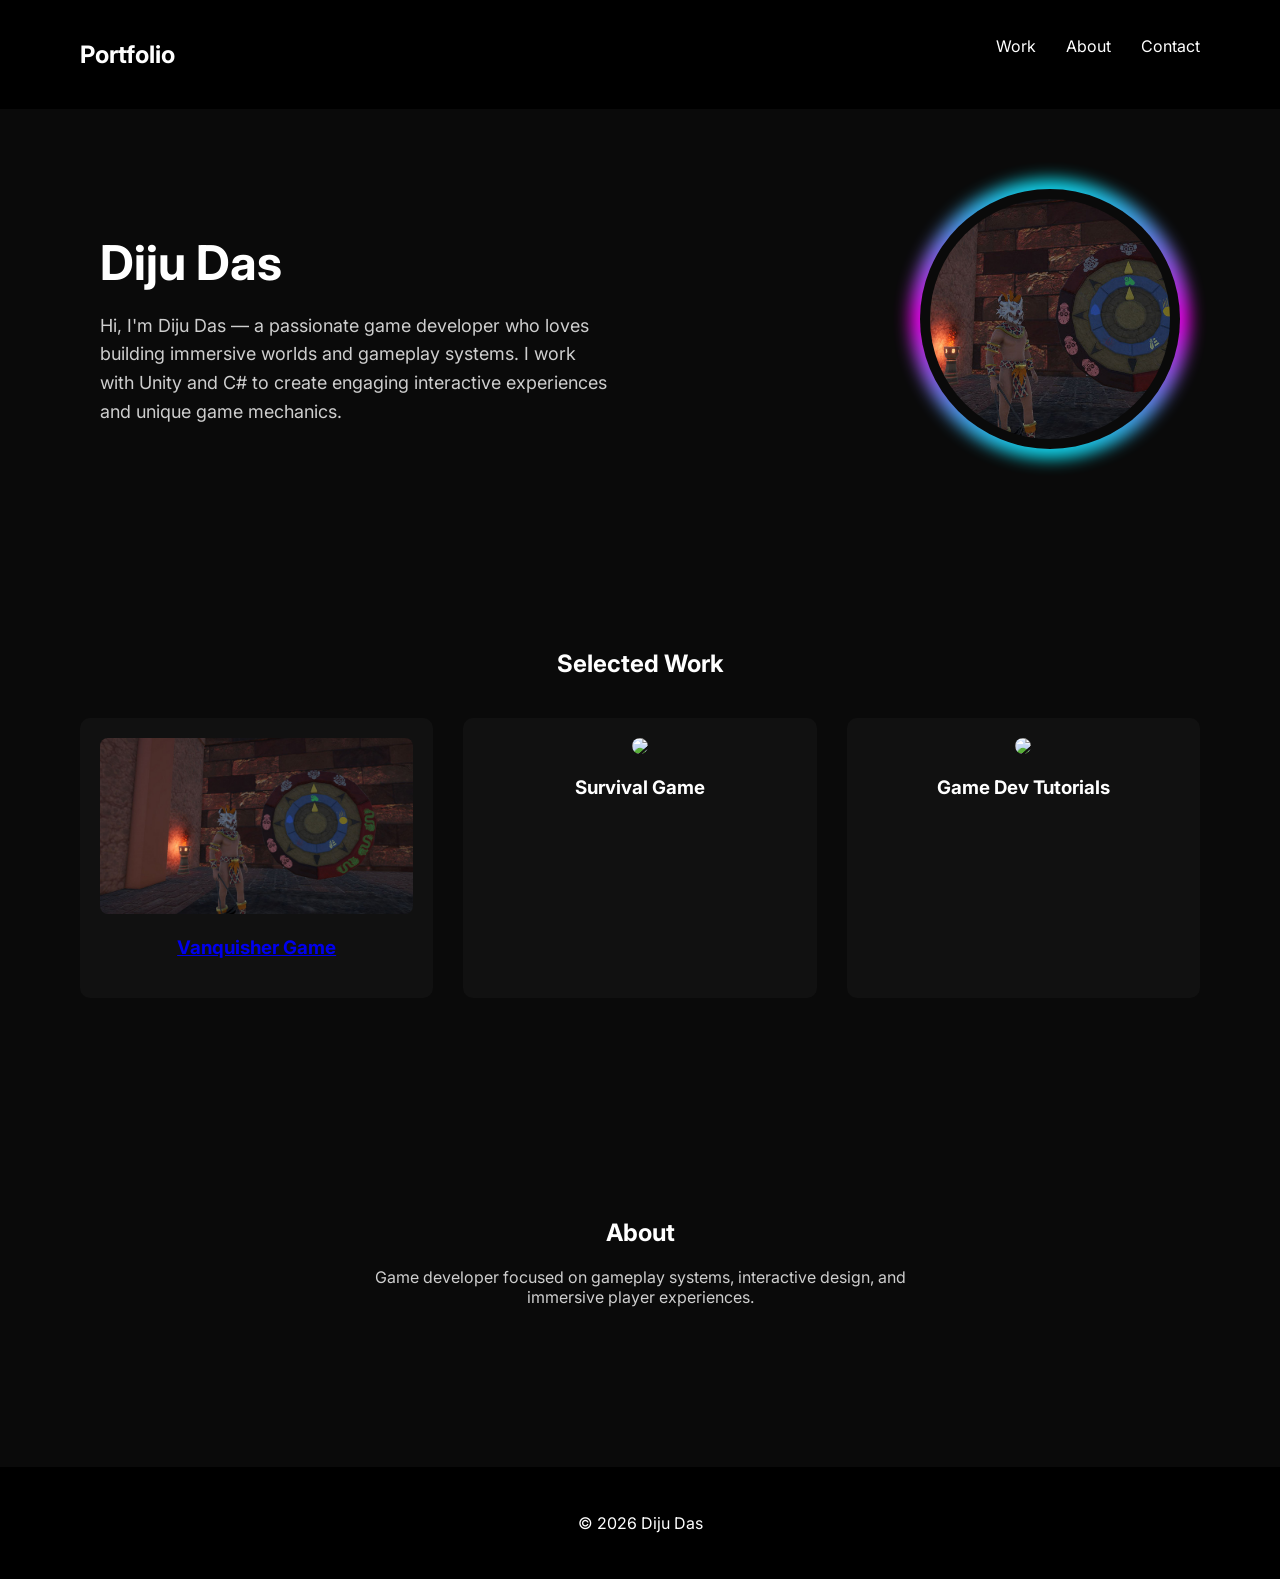
==== index.html @ e5a28cfb "Update index.html" ====
<!DOCTYPE html>
<html lang="en">

<head>
<meta charset="UTF-8">
<title>Diju Das Portfolio</title>

<link rel="stylesheet" href="style.css">

<link href="https://fonts.googleapis.com/css2?family=Inter:wght@300;500;700&display=swap" rel="stylesheet">

</head>

<body>

<nav class="navbar">
<h2>Portfolio</h2>

<ul>
<li>Work</li>
<li>About</li>
<li>Contact</li>
</ul>
</nav>


<section class="intro">

<div class="intro-container">

<div class="intro-text">

<h1>Diju Das</h1>

<p>
Hi, I'm Diju Das — a passionate game developer who loves building
immersive worlds and gameplay systems. I work with Unity and C#
to create engaging interactive experiences and unique game mechanics.
</p>

</div>

<div class="intro-image">
    <div class="profile-circle">
        <img src="images/Ekmi+w.jpg" alt="Diju">
    </div>
</div>

</section>


<section class="work">

<h2>Selected Work</h2>

<div class="grid">

<a href="vanquisher.html" class="card-link">

<div class="card">
<img src="images/Ekmi+w.jpg">
<h3>Vanquisher Game</h3>
</div>

</a>

<div class="card">
<img src="images/game2.jpg">
<h3>Survival Game</h3>
</div>

<div class="card">
<img src="images/game3.jpg">
<h3>Game Dev Tutorials</h3>
</div>

</div>

</section>


<section class="about">

<h2>About</h2>

<p>
Game developer focused on gameplay systems,
interactive design, and immersive player experiences.
</p>

</section>


<footer>
<p>© 2026 Diju Das</p>
</footer>

</body>
</html>
---- style.css ----
body{
margin:0;
font-family:'Inter',sans-serif;
background:#0a0a0a;
color:white;
}


/* NAVBAR */

.navbar{
display:flex;
justify-content:space-between;
padding:20px 80px;
background:black;
}

.navbar ul{
display:flex;
gap:30px;
list-style:none;
}


/* INTRO SECTION */

.intro{
padding:80px 100px;
}

.intro-container{
display:flex;
align-items:center;
justify-content:space-between;
gap:60px;
}

.intro-text{
width:50%;
}

.intro-text h1{
font-size:48px;
margin-bottom:20px;
}

.intro-text p{
font-size:18px;
line-height:1.6;
opacity:0.8;
}

.intro-image{
width:50%;
display:flex;
justify-content:flex-end;
}

.intro-image img{
width:450px;
border-radius:10px;
}


/* PROFILE IMAGE CONTAINER */

.profile-circle{
width:260px;
height:260px;
border-radius:50%;
display:flex;
align-items:center;
justify-content:center;
position:relative;
}

/* PROFILE IMAGE */

.profile-circle img{
width:240px;
height:240px;
border-radius:50%;
object-fit:cover;
z-index:2;
}

/* NEON ROTATING BORDER */

.profile-circle::before{
content:"";
position:absolute;
width:280px;
height:280px;
border-radius:50%;

background:linear-gradient(
0deg,
#00f7ff,
#ff00ff,
#00f7ff
);

animation:spin 4s linear infinite;

filter:blur(8px);
opacity:0.9;
}

/* INNER BACKGROUND */

.profile-circle::after{
content:"";
position:absolute;
width:260px;
height:260px;
background:#0a0a0a;
border-radius:50%;
z-index:1;
}

/* ROTATION ANIMATION */

@keyframes spin{
0%{
transform:rotate(0deg);
}

100%{
transform:rotate(360deg);
}
}


/* WORK SECTION */

.work{
padding:100px 80px;
text-align:center;
}

.grid{
display:grid;
grid-template-columns:repeat(auto-fit,minmax(250px,1fr));
gap:30px;
margin-top:40px;
}

.card{
background:#111;
padding:20px;
border-radius:10px;
transition:0.3s;
}

.card img{
width:100%;
border-radius:8px;
}

.card:hover{
transform:translateY(-10px);
box-shadow:0 0 15px rgba(255,255,255,0.2);
}


/* ABOUT */

.about{
padding:100px 80px;
text-align:center;
}

.about p{
max-width:600px;
margin:auto;
opacity:0.8;
}


/* FOOTER */

footer{
padding:30px;
text-align:center;
background:black;
margin-top:60px;
}
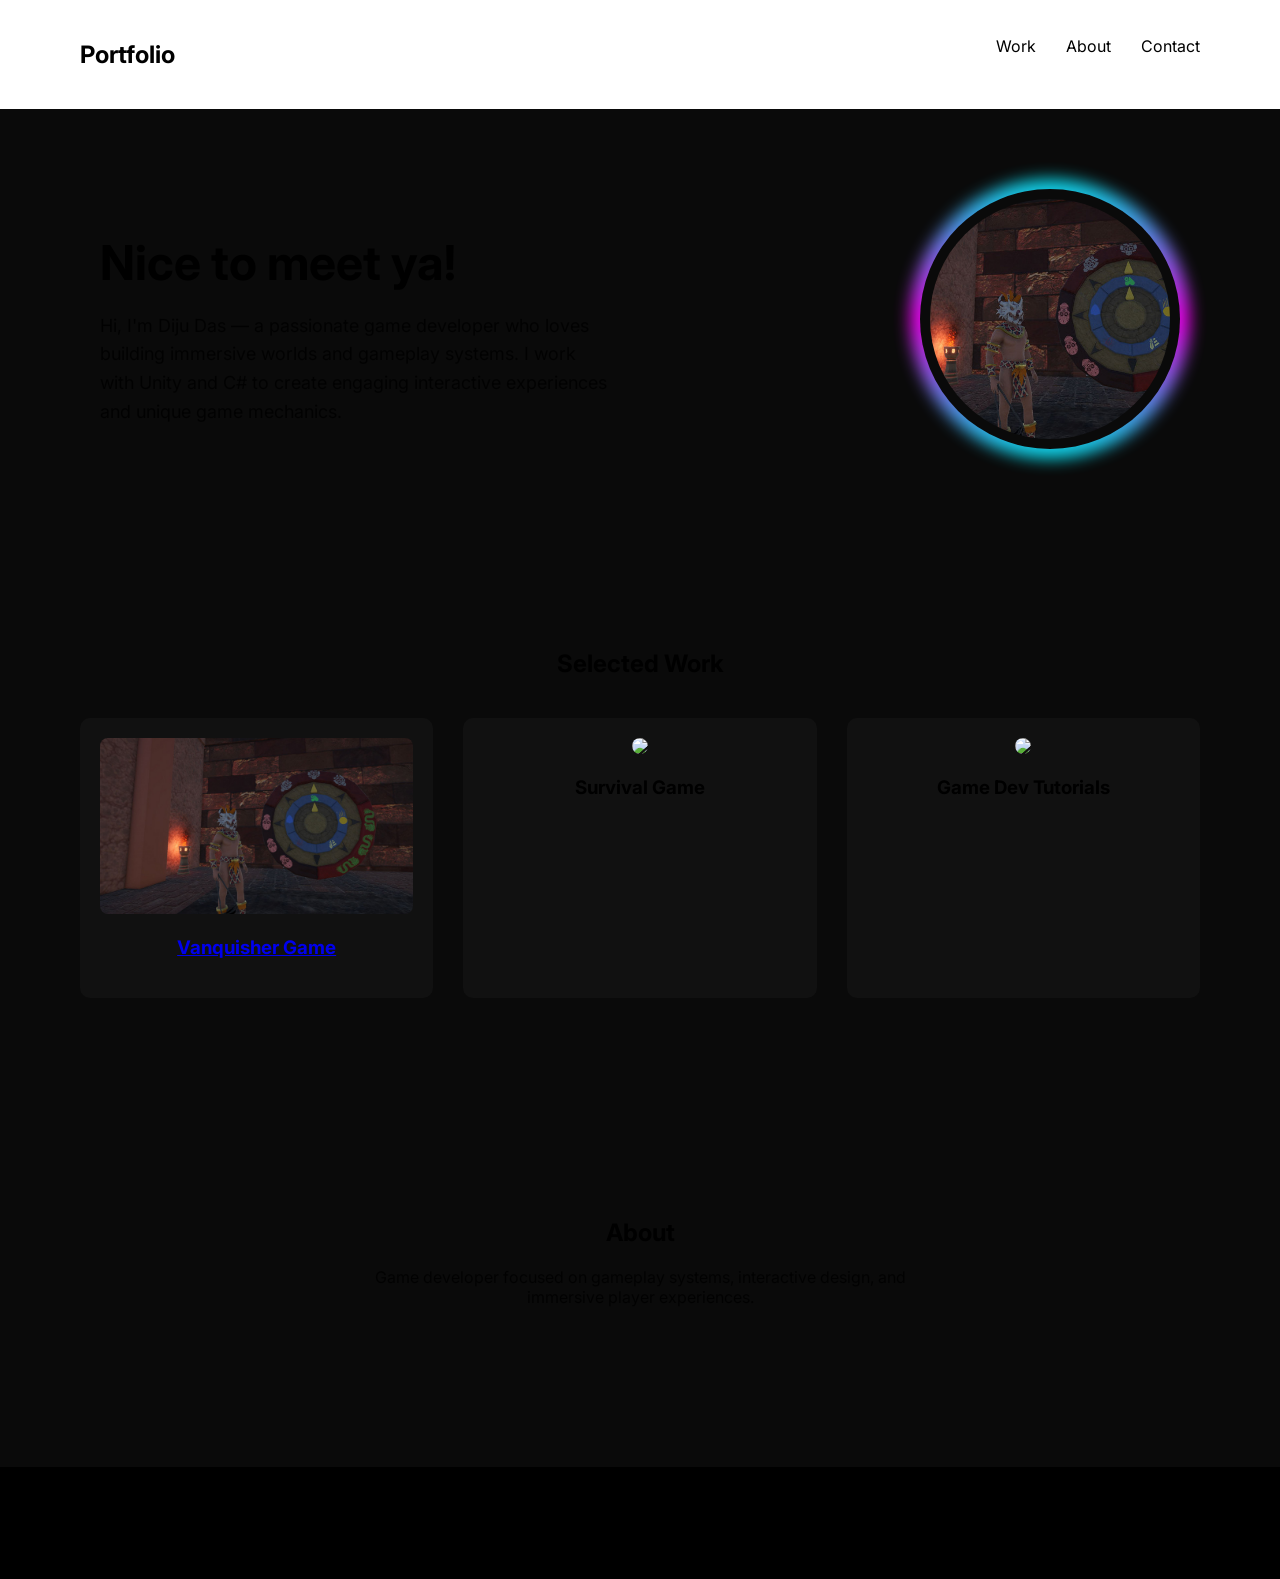
==== commit 5745bfa0: "Update index.html" ====
--- a/index.html
+++ b/index.html
@@ -30,7 +30,7 @@
 
 <div class="intro-text">
 
-<h1>Diju Das</h1>
+<h1>Nice to meet ya!</h1>
 
 <p>
 Hi, I'm Diju Das — a passionate game developer who loves building
--- a/style.css
+++ b/style.css
@@ -2,7 +2,7 @@
 margin:0;
 font-family:'Inter',sans-serif;
 background:#0a0a0a;
-color:white;
+color:black;
 }
 
 
@@ -12,7 +12,7 @@
 display:flex;
 justify-content:space-between;
 padding:20px 80px;
-background:black;
+background:white;
 }
 
 .navbar ul{
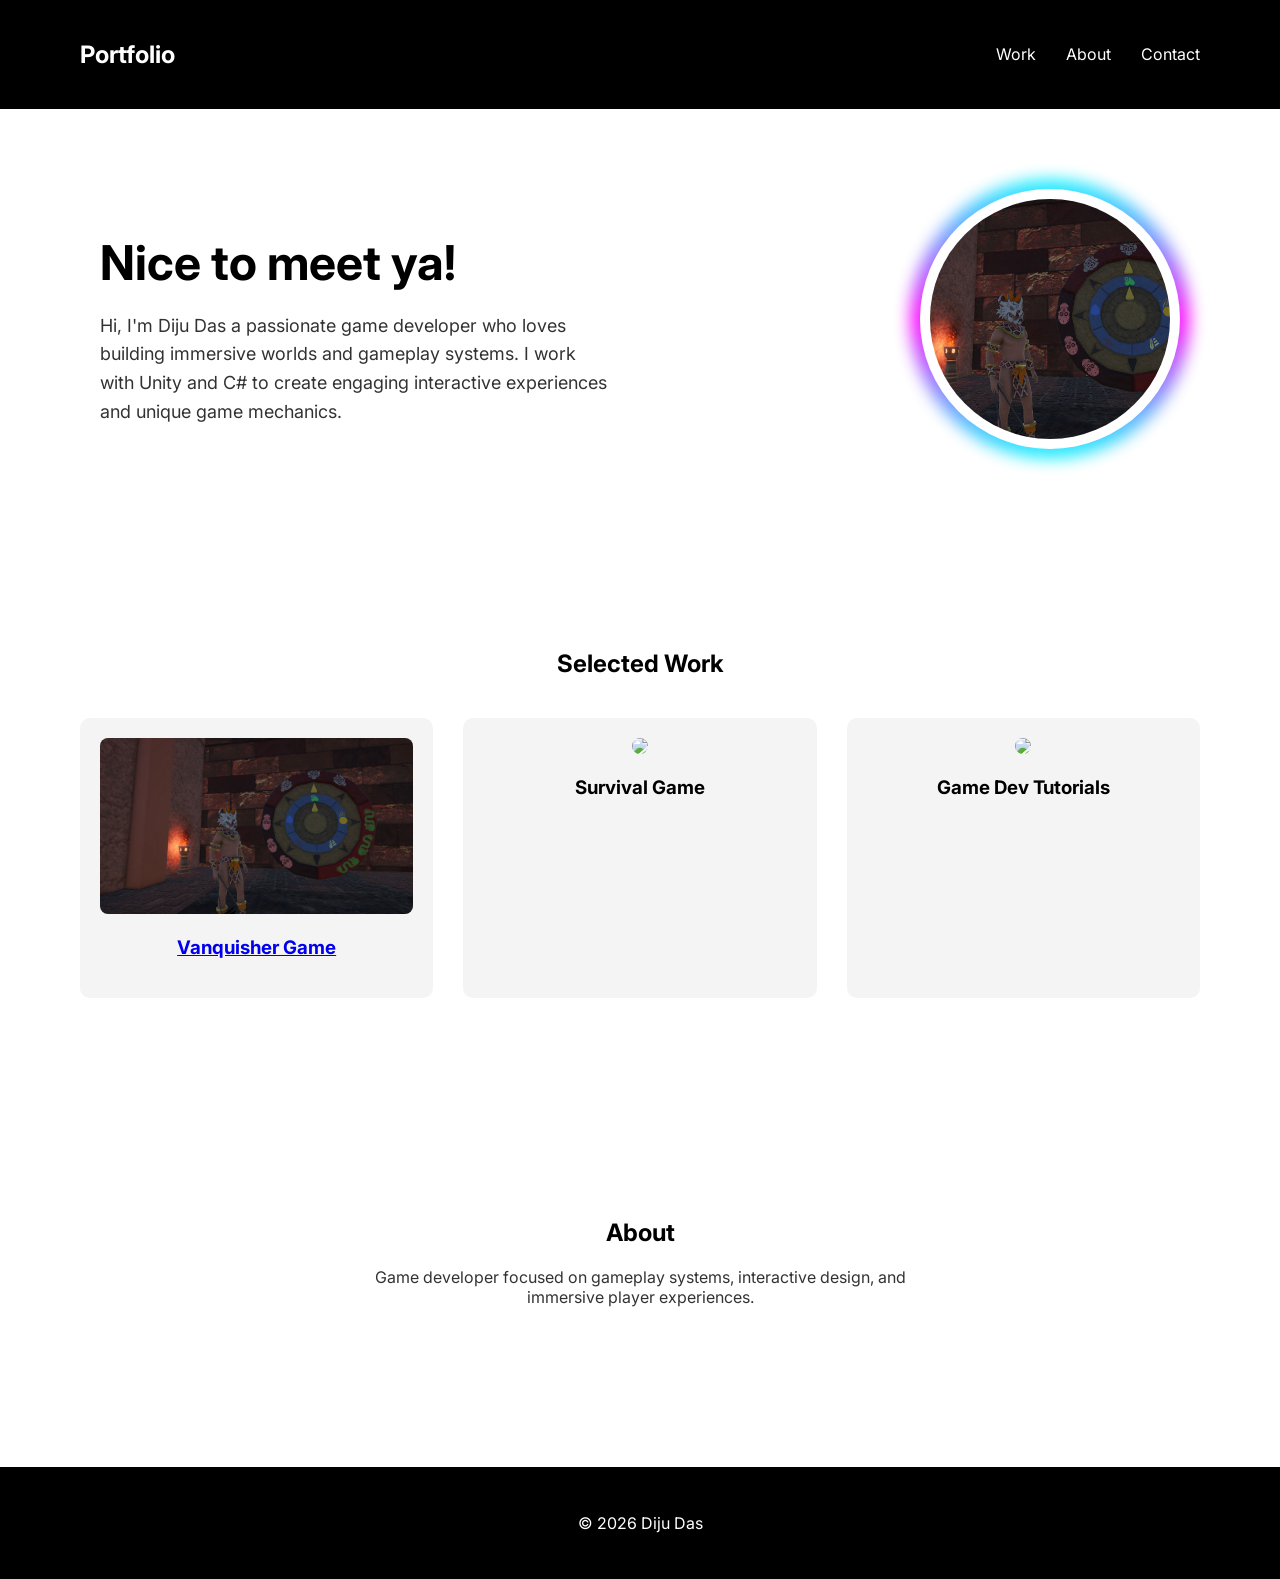
==== commit c659a37b: "Update index.html" ====
--- a/index.html
+++ b/index.html
@@ -33,7 +33,7 @@
 <h1>Nice to meet ya!</h1>
 
 <p>
-Hi, I'm Diju Das — a passionate game developer who loves building
+Hi, I'm Diju Das a passionate game developer who loves building
 immersive worlds and gameplay systems. I work with Unity and C#
 to create engaging interactive experiences and unique game mechanics.
 </p>
--- a/style.css
+++ b/style.css
@@ -1,24 +1,29 @@
+/* BODY */
+
 body{
 margin:0;
 font-family:'Inter',sans-serif;
-background:#0a0a0a;
+background:white;
 color:black;
 }
 
 
-/* NAVBAR */
+/* NAVBAR (HEADER) */
 
 .navbar{
 display:flex;
 justify-content:space-between;
+align-items:center;
 padding:20px 80px;
-background:white;
+background:black;
+color:white;
 }
 
 .navbar ul{
 display:flex;
 gap:30px;
 list-style:none;
+color:white;
 }
 
 
@@ -26,6 +31,7 @@
 
 .intro{
 padding:80px 100px;
+background:white;
 }
 
 .intro-container{
@@ -101,7 +107,6 @@
 );
 
 animation:spin 4s linear infinite;
-
 filter:blur(8px);
 opacity:0.9;
 }
@@ -113,10 +118,11 @@
 position:absolute;
 width:260px;
 height:260px;
-background:#0a0a0a;
+background:white;
 border-radius:50%;
 z-index:1;
 }
+
 
 /* ROTATION ANIMATION */
 
@@ -136,6 +142,7 @@
 .work{
 padding:100px 80px;
 text-align:center;
+background:white;
 }
 
 .grid{
@@ -146,7 +153,7 @@
 }
 
 .card{
-background:#111;
+background:#f4f4f4;
 padding:20px;
 border-radius:10px;
 transition:0.3s;
@@ -159,15 +166,16 @@
 
 .card:hover{
 transform:translateY(-10px);
-box-shadow:0 0 15px rgba(255,255,255,0.2);
+box-shadow:0 0 10px rgba(0,0,0,0.2);
 }
 
 
-/* ABOUT */
+/* ABOUT SECTION */
 
 .about{
 padding:100px 80px;
 text-align:center;
+background:white;
 }
 
 .about p{
@@ -183,5 +191,6 @@
 padding:30px;
 text-align:center;
 background:black;
+color:white;
 margin-top:60px;
 }
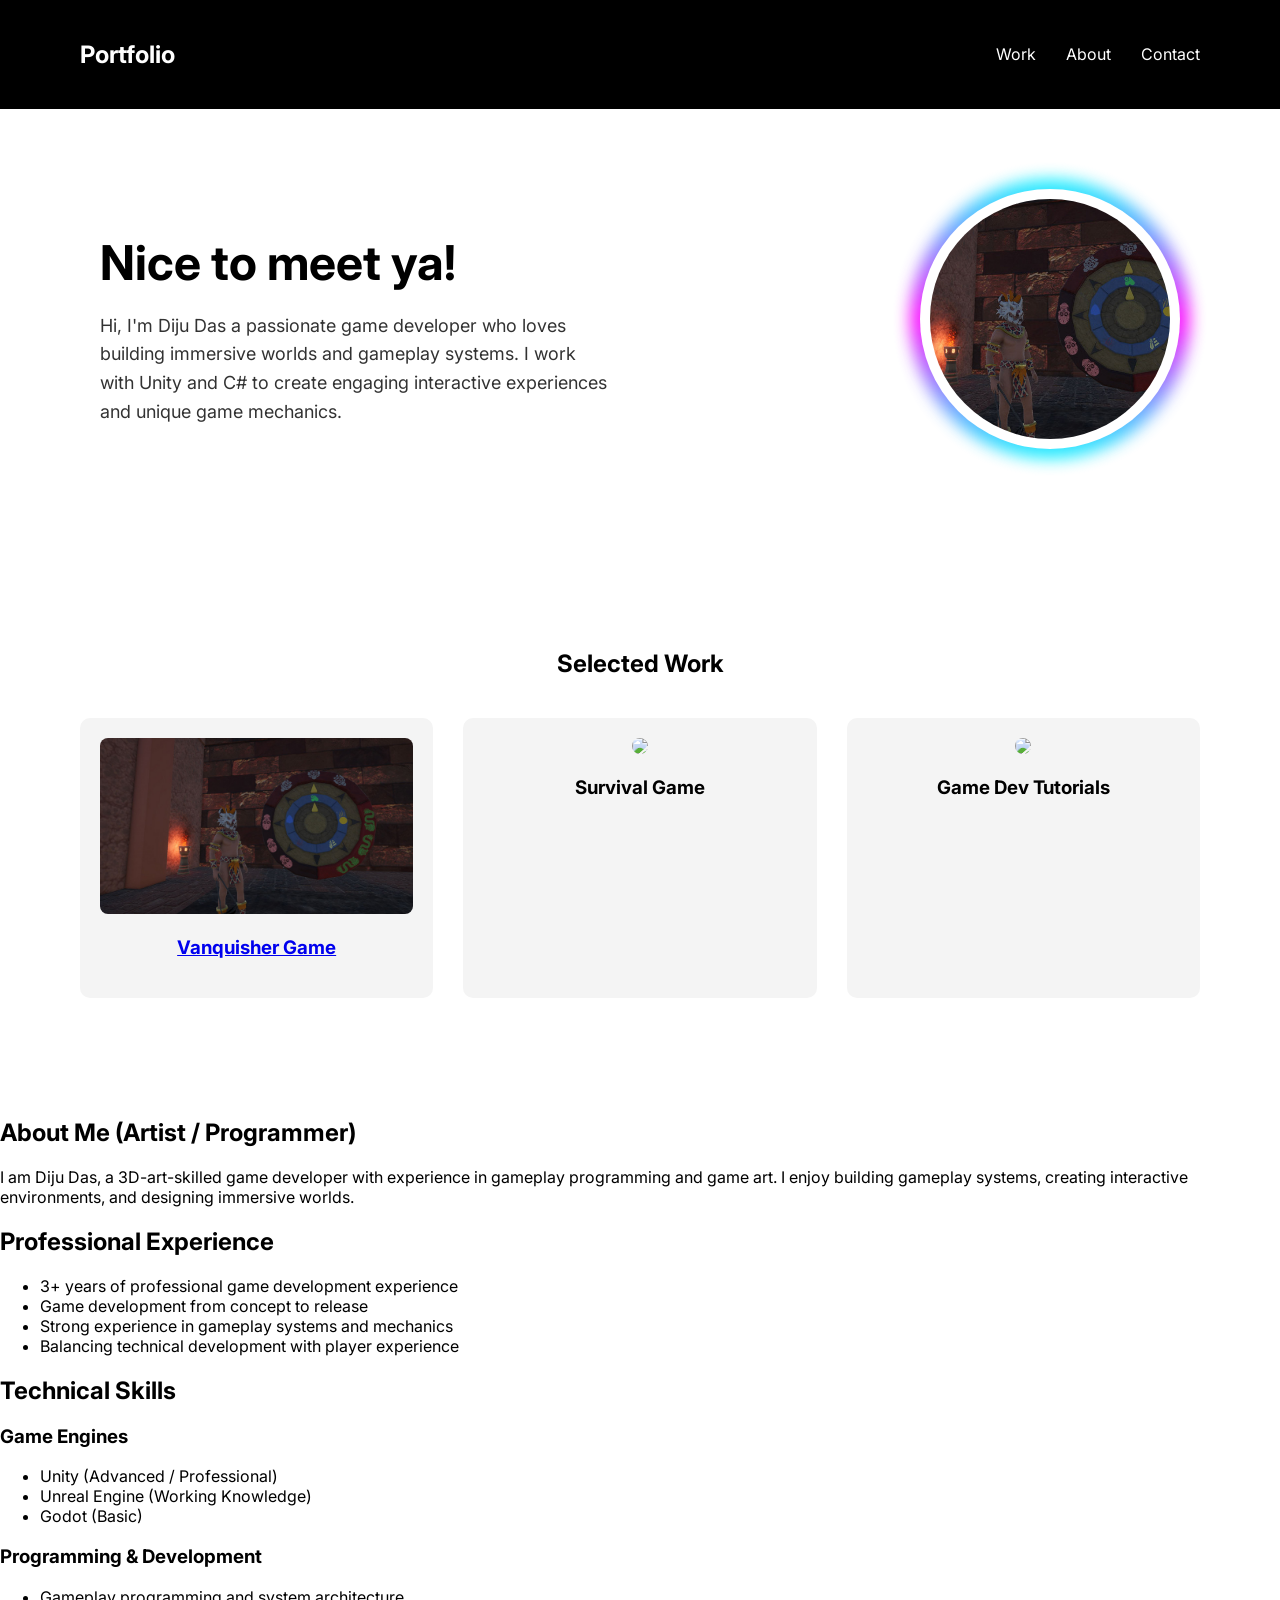
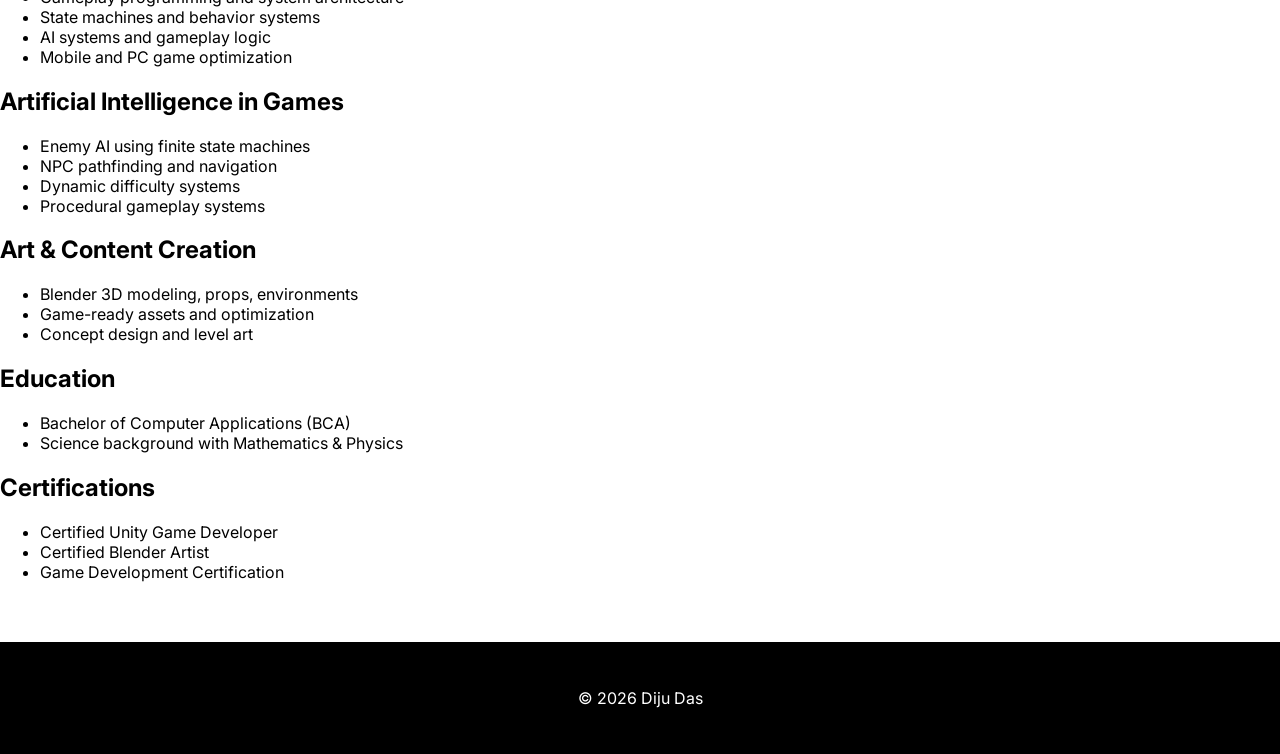
==== commit 315d0807: "Update index.html" ====
--- a/index.html
+++ b/index.html
@@ -79,14 +79,90 @@
 </section>
 
 
-<section class="about">
+<section class="about-page">
 
-<h2>About</h2>
+<div class="about-header">
+
+<h1>About Me (Artist / Programmer)</h1>
 
 <p>
-Game developer focused on gameplay systems,
-interactive design, and immersive player experiences.
+I am Diju Das, a 3D-art-skilled game developer with experience in
+gameplay programming and game art. I enjoy building gameplay systems,
+creating interactive environments, and designing immersive worlds.
 </p>
+
+</div>
+
+
+<div class="about-content">
+
+<h2>Professional Experience</h2>
+
+<ul>
+<li>3+ years of professional game development experience</li>
+<li>Game development from concept to release</li>
+<li>Strong experience in gameplay systems and mechanics</li>
+<li>Balancing technical development with player experience</li>
+</ul>
+
+
+<h2>Technical Skills</h2>
+
+<h3>Game Engines</h3>
+
+<ul>
+<li>Unity (Advanced / Professional)</li>
+<li>Unreal Engine (Working Knowledge)</li>
+<li>Godot (Basic)</li>
+</ul>
+
+
+<h3>Programming & Development</h3>
+
+<ul>
+<li>Gameplay programming and system architecture</li>
+<li>State machines and behavior systems</li>
+<li>AI systems and gameplay logic</li>
+<li>Mobile and PC game optimization</li>
+</ul>
+
+
+<h2>Artificial Intelligence in Games</h2>
+
+<ul>
+<li>Enemy AI using finite state machines</li>
+<li>NPC pathfinding and navigation</li>
+<li>Dynamic difficulty systems</li>
+<li>Procedural gameplay systems</li>
+</ul>
+
+
+<h2>Art & Content Creation</h2>
+
+<ul>
+<li>Blender 3D modeling, props, environments</li>
+<li>Game-ready assets and optimization</li>
+<li>Concept design and level art</li>
+</ul>
+
+
+<h2>Education</h2>
+
+<ul>
+<li>Bachelor of Computer Applications (BCA)</li>
+<li>Science background with Mathematics & Physics</li>
+</ul>
+
+
+<h2>Certifications</h2>
+
+<ul>
+<li>Certified Unity Game Developer</li>
+<li>Certified Blender Artist</li>
+<li>Game Development Certification</li>
+</ul>
+
+</div>
 
 </section>
 
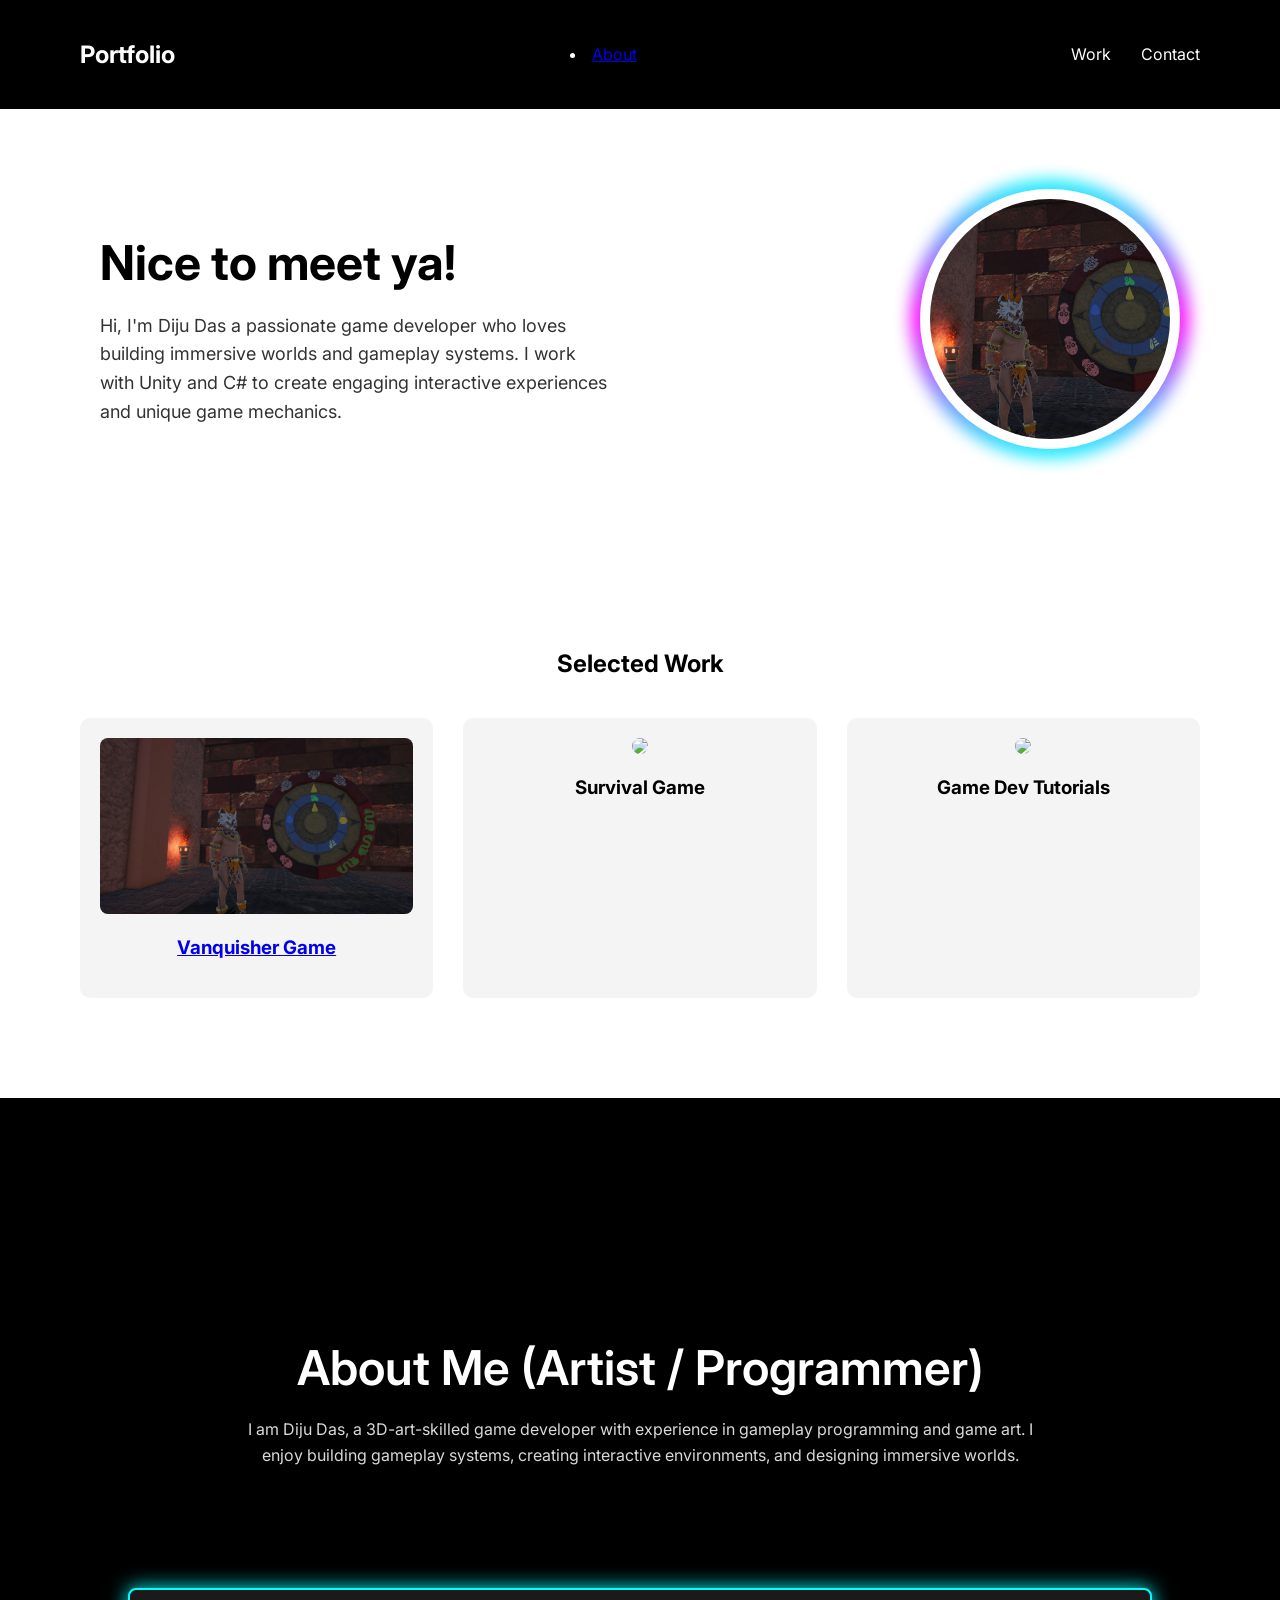
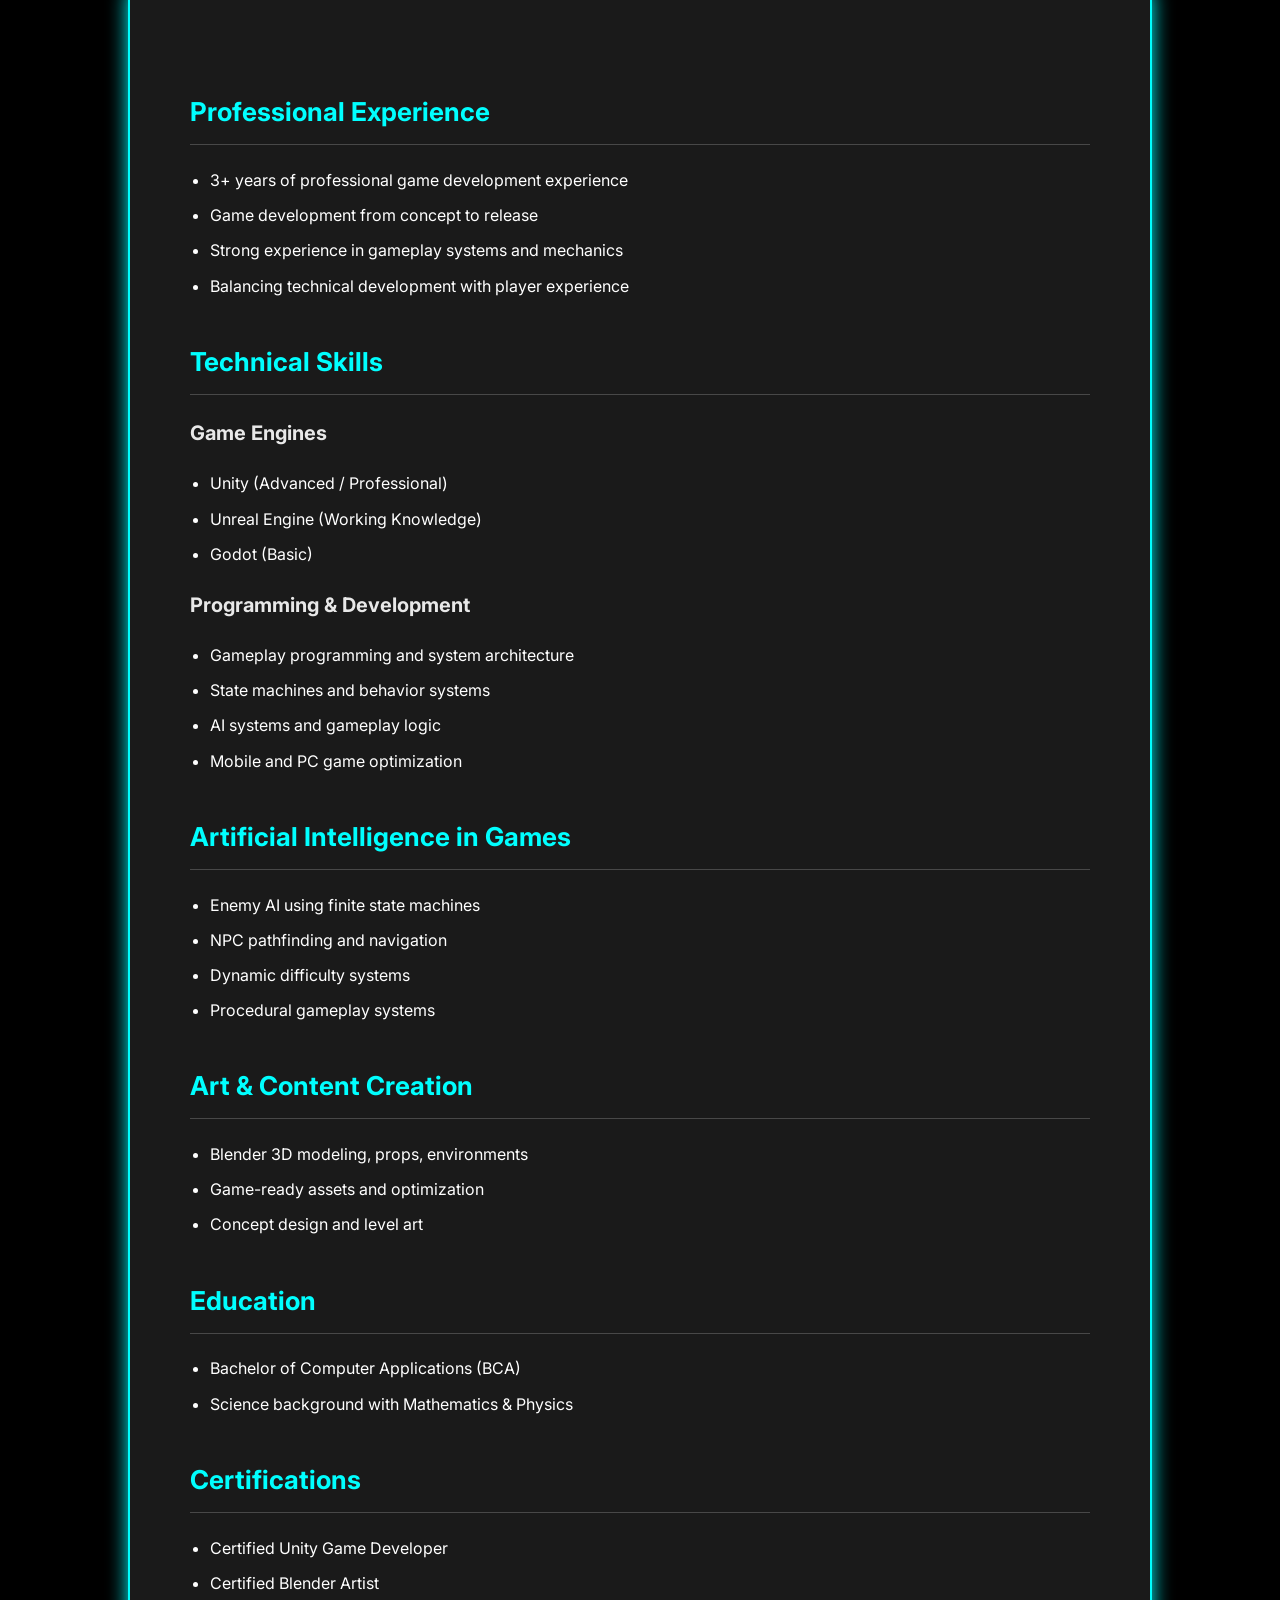
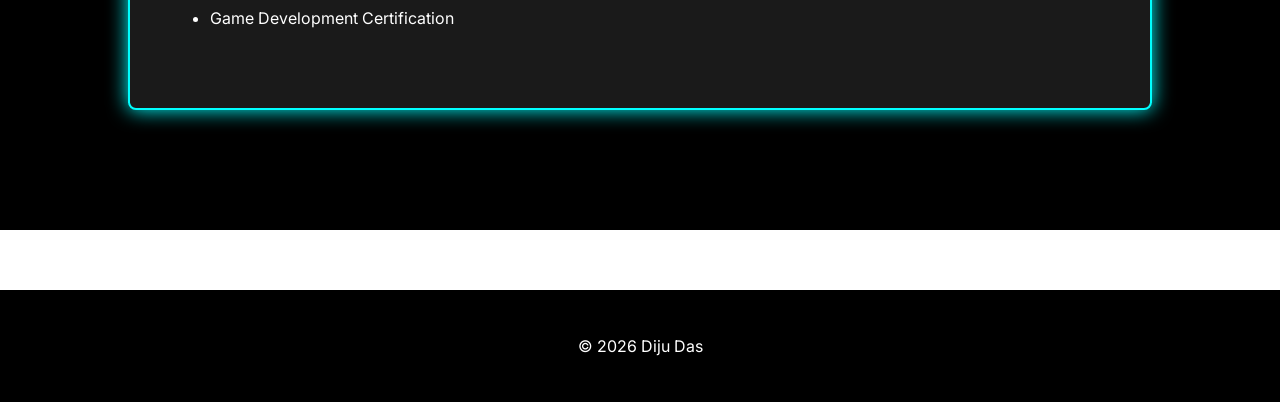
==== commit 25055bdd: "Update index.html" ====
--- a/index.html
+++ b/index.html
@@ -15,10 +15,10 @@
 
 <nav class="navbar">
 <h2>Portfolio</h2>
-
+<li><a href="#about">About</a></li>
 <ul>
 <li>Work</li>
-<li>About</li>
+
 <li>Contact</li>
 </ul>
 </nav>
@@ -79,7 +79,7 @@
 </section>
 
 
-<section class="about-page">
+<section class="about-page" id="about">
 
 <div class="about-header">
 
--- a/style.css
+++ b/style.css
@@ -194,3 +194,132 @@
 color:white;
 margin-top:60px;
 }
+
+/* ABOUT PAGE */
+
+.about-page{
+background:#111;
+color:white;
+padding-bottom:80px;
+}
+
+
+/* TOP HERO */
+
+.about-header{
+background:black;
+text-align:center;
+padding:80px 20px;
+}
+
+.about-header h1{
+font-size:48px;
+margin-bottom:20px;
+font-weight:600;
+}
+
+.about-header p{
+max-width:800px;
+margin:auto;
+line-height:1.6;
+opacity:0.85;
+}
+
+
+/* CONTENT */
+
+.about-content{
+max-width:900px;
+margin:auto;
+padding:60px 20px;
+line-height:1.7;
+}
+
+.about-content h2{
+margin-top:40px;
+font-size:26px;
+border-bottom:1px solid rgba(255,255,255,0.2);
+padding-bottom:10px;
+}
+
+.about-content h3{
+margin-top:20px;
+font-size:20px;
+opacity:0.9;
+}
+
+.about-content ul{
+margin-top:10px;
+padding-left:20px;
+}
+
+.about-content li{
+margin-bottom:8px;
+}
+
+/* ABOUT PAGE OUTER AREA */
+
+.about-page{
+background:#000;          /* page background */
+padding:120px 0;
+display:flex;
+flex-direction:column;
+align-items:center;
+}
+
+
+/* ABOUT TITLE AREA */
+
+.about-header{
+text-align:center;
+color:white;
+margin-bottom:40px;
+max-width:900px;
+}
+
+.about-header p{
+opacity:0.85;
+line-height:1.6;
+}
+
+
+/* ABOUT CONTENT BOX */
+
+.about-content{
+background:#1a1a1a;            /* lighter black */
+border:2px solid #00ffff;      /* neon border */
+box-shadow:0 0 20px #00ffff;   /* glow */
+
+padding:60px;
+max-width:900px;
+width:90%;
+
+border-radius:8px;
+color:white;
+}
+
+
+/* HEADINGS */
+
+.about-content h2{
+margin-top:40px;
+color:#00ffff;
+}
+
+.about-content h3{
+margin-top:20px;
+color:#ffffff;
+}
+
+
+/* LIST STYLE */
+
+.about-content ul{
+margin-top:10px;
+padding-left:20px;
+line-height:1.7;
+}
+
+.about-content li{
+margin-bottom:8px;
+}
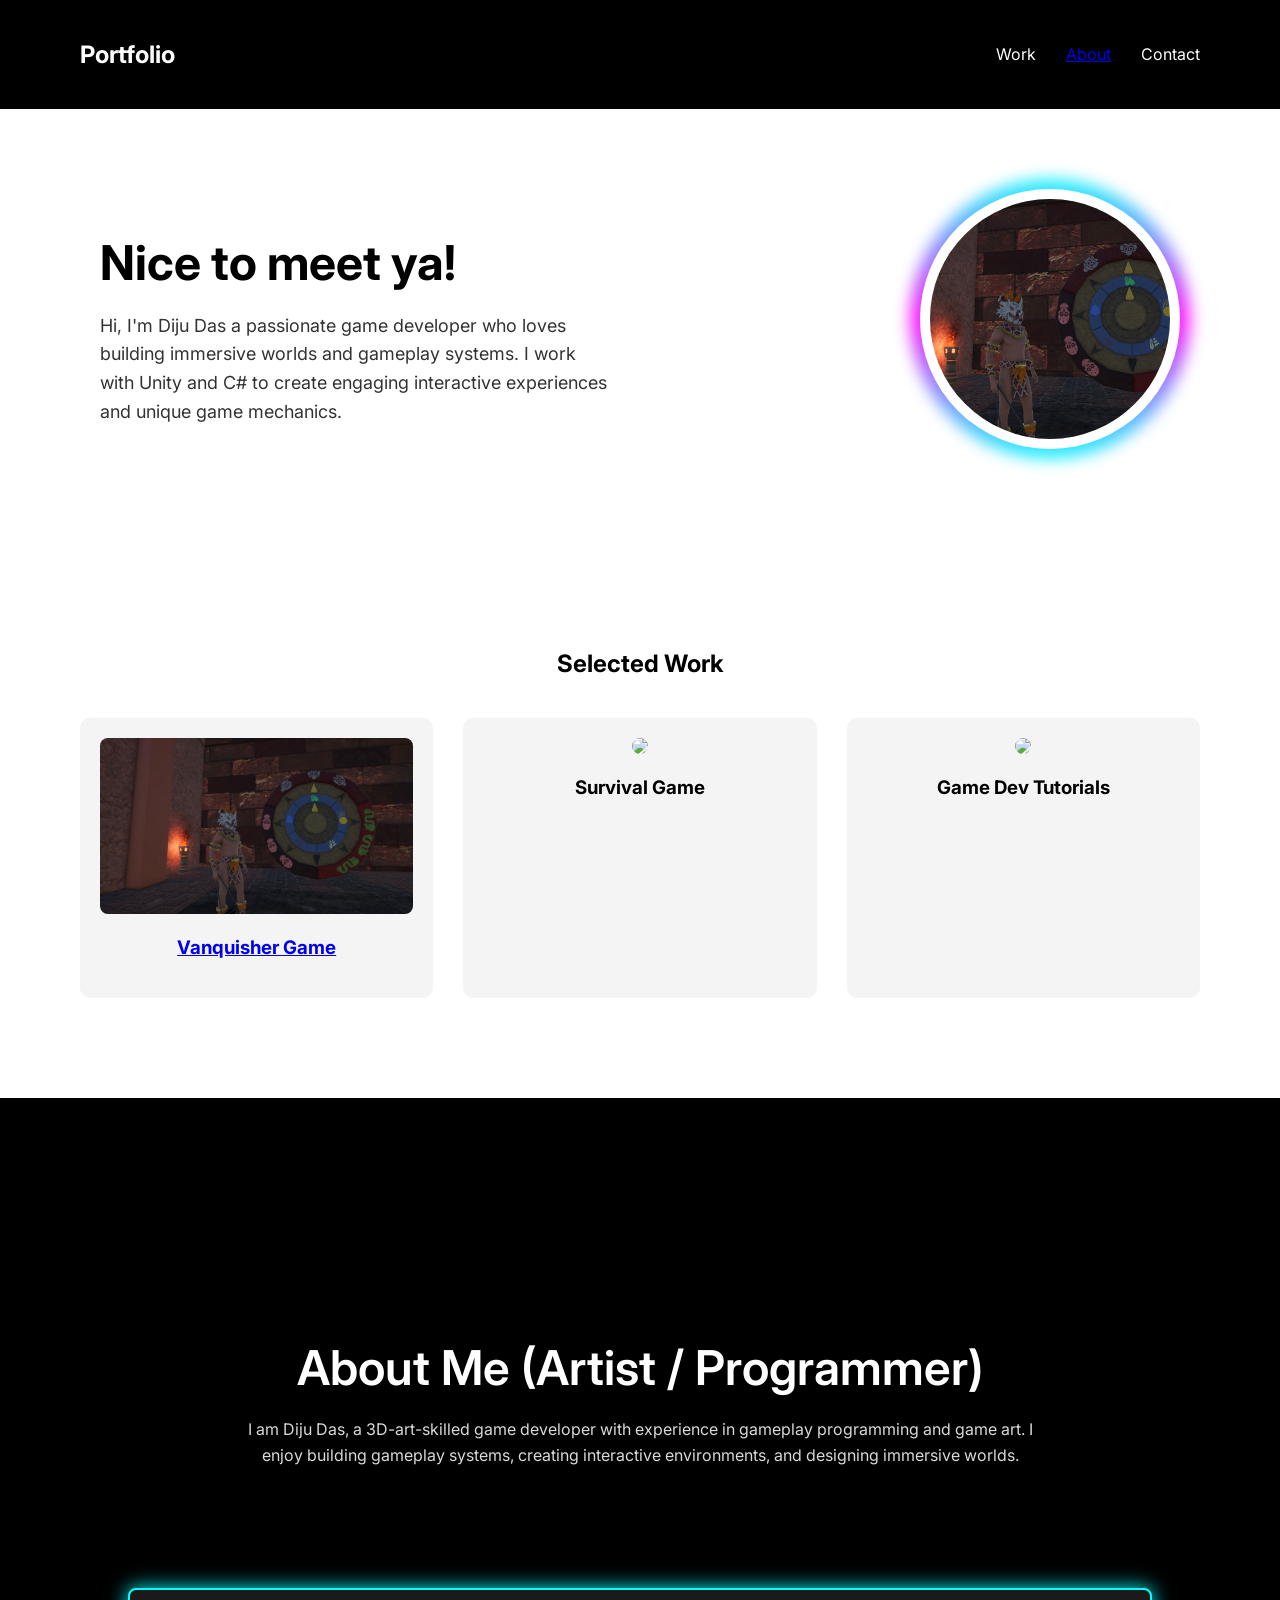
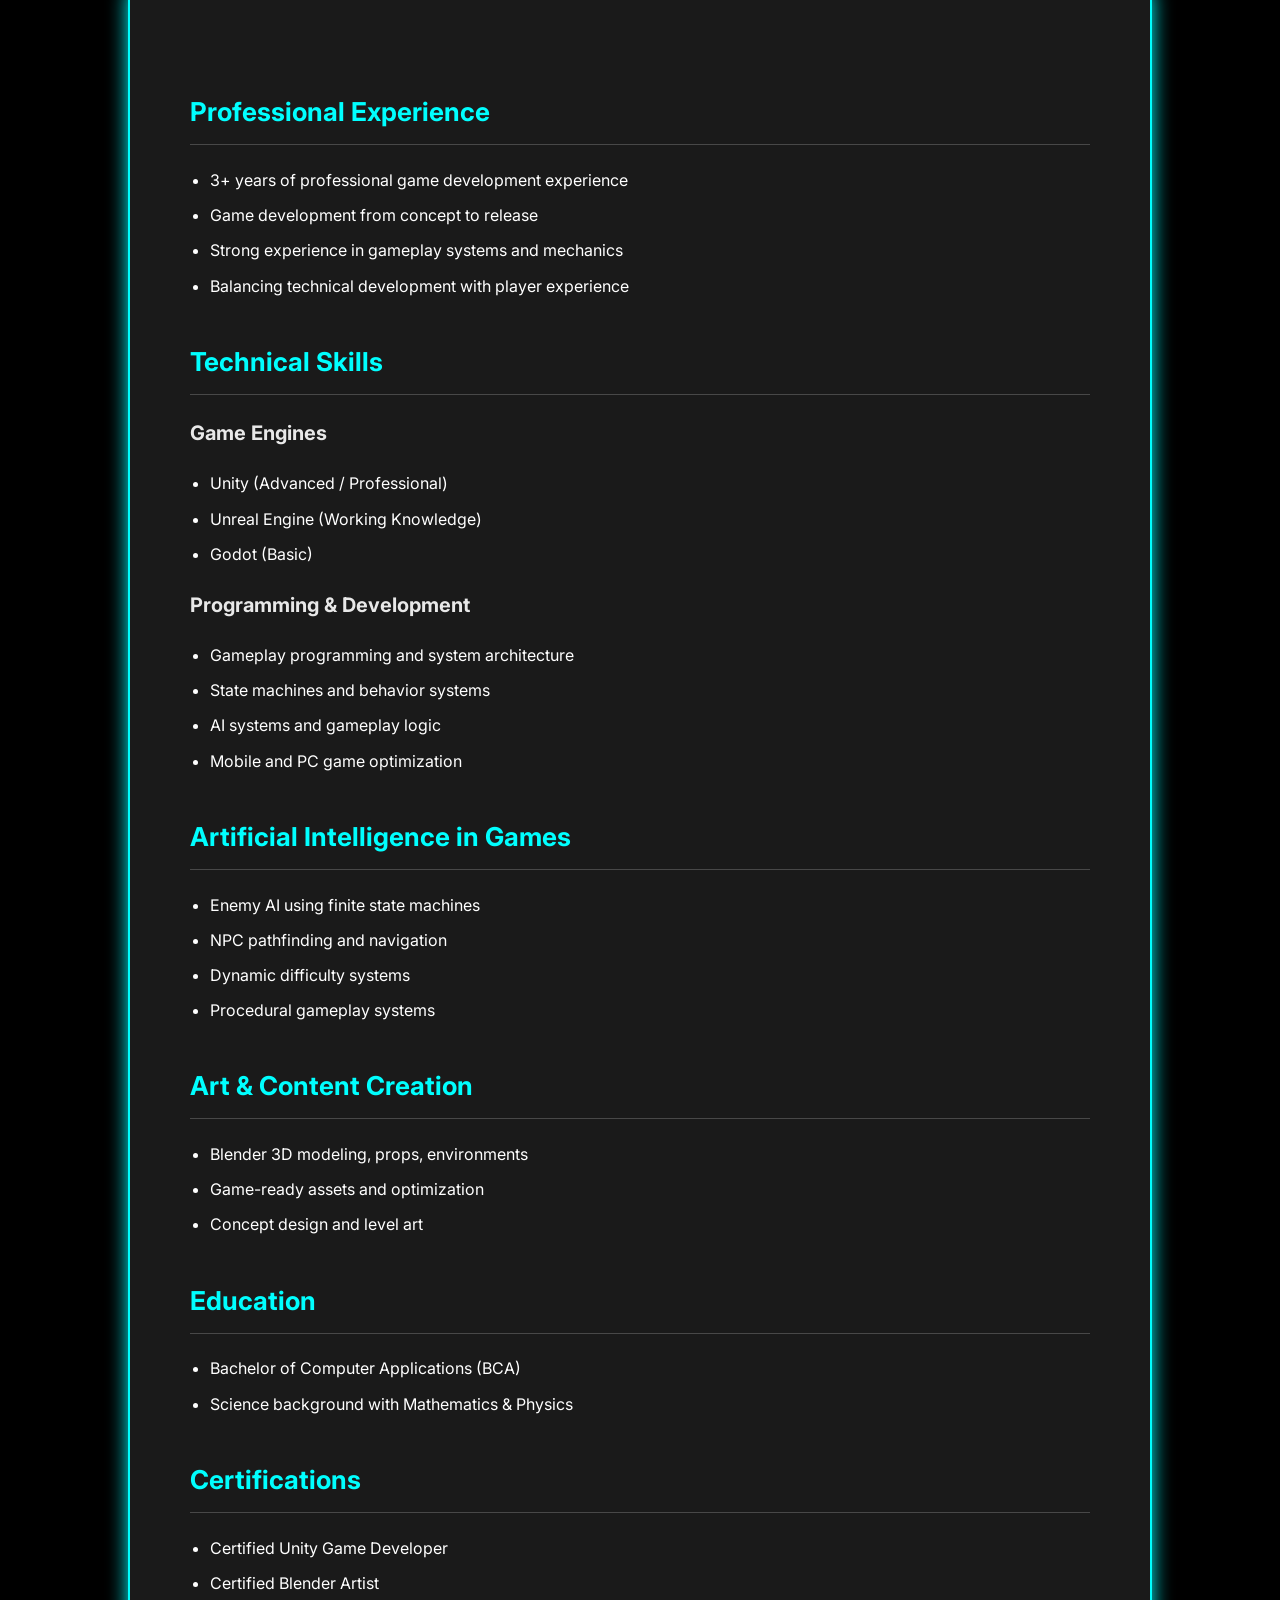
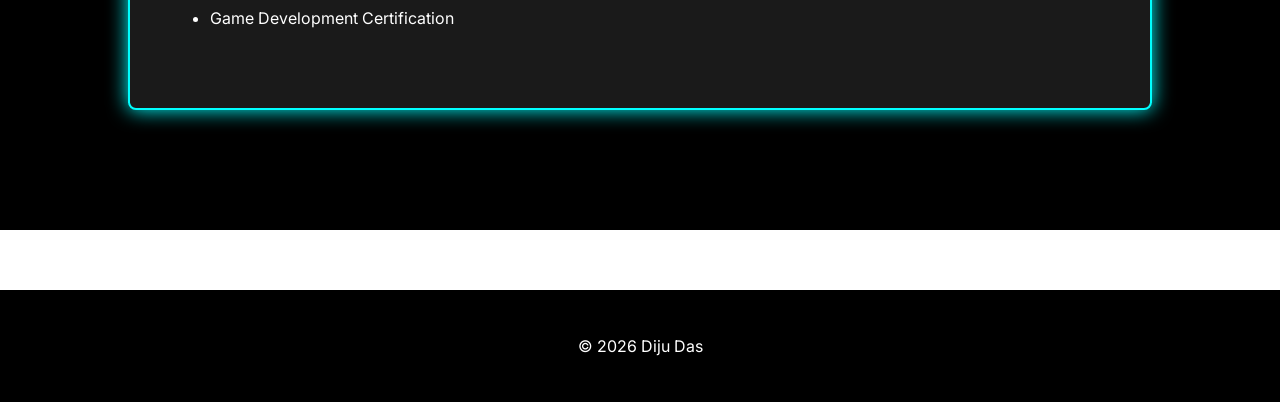
==== commit 6e5e07a7: "Update index.html" ====
--- a/index.html
+++ b/index.html
@@ -15,10 +15,10 @@
 
 <nav class="navbar">
 <h2>Portfolio</h2>
-<li><a href="#about">About</a></li>
+
 <ul>
 <li>Work</li>
-
+<li><a href="#about">About</a></li>
 <li>Contact</li>
 </ul>
 </nav>
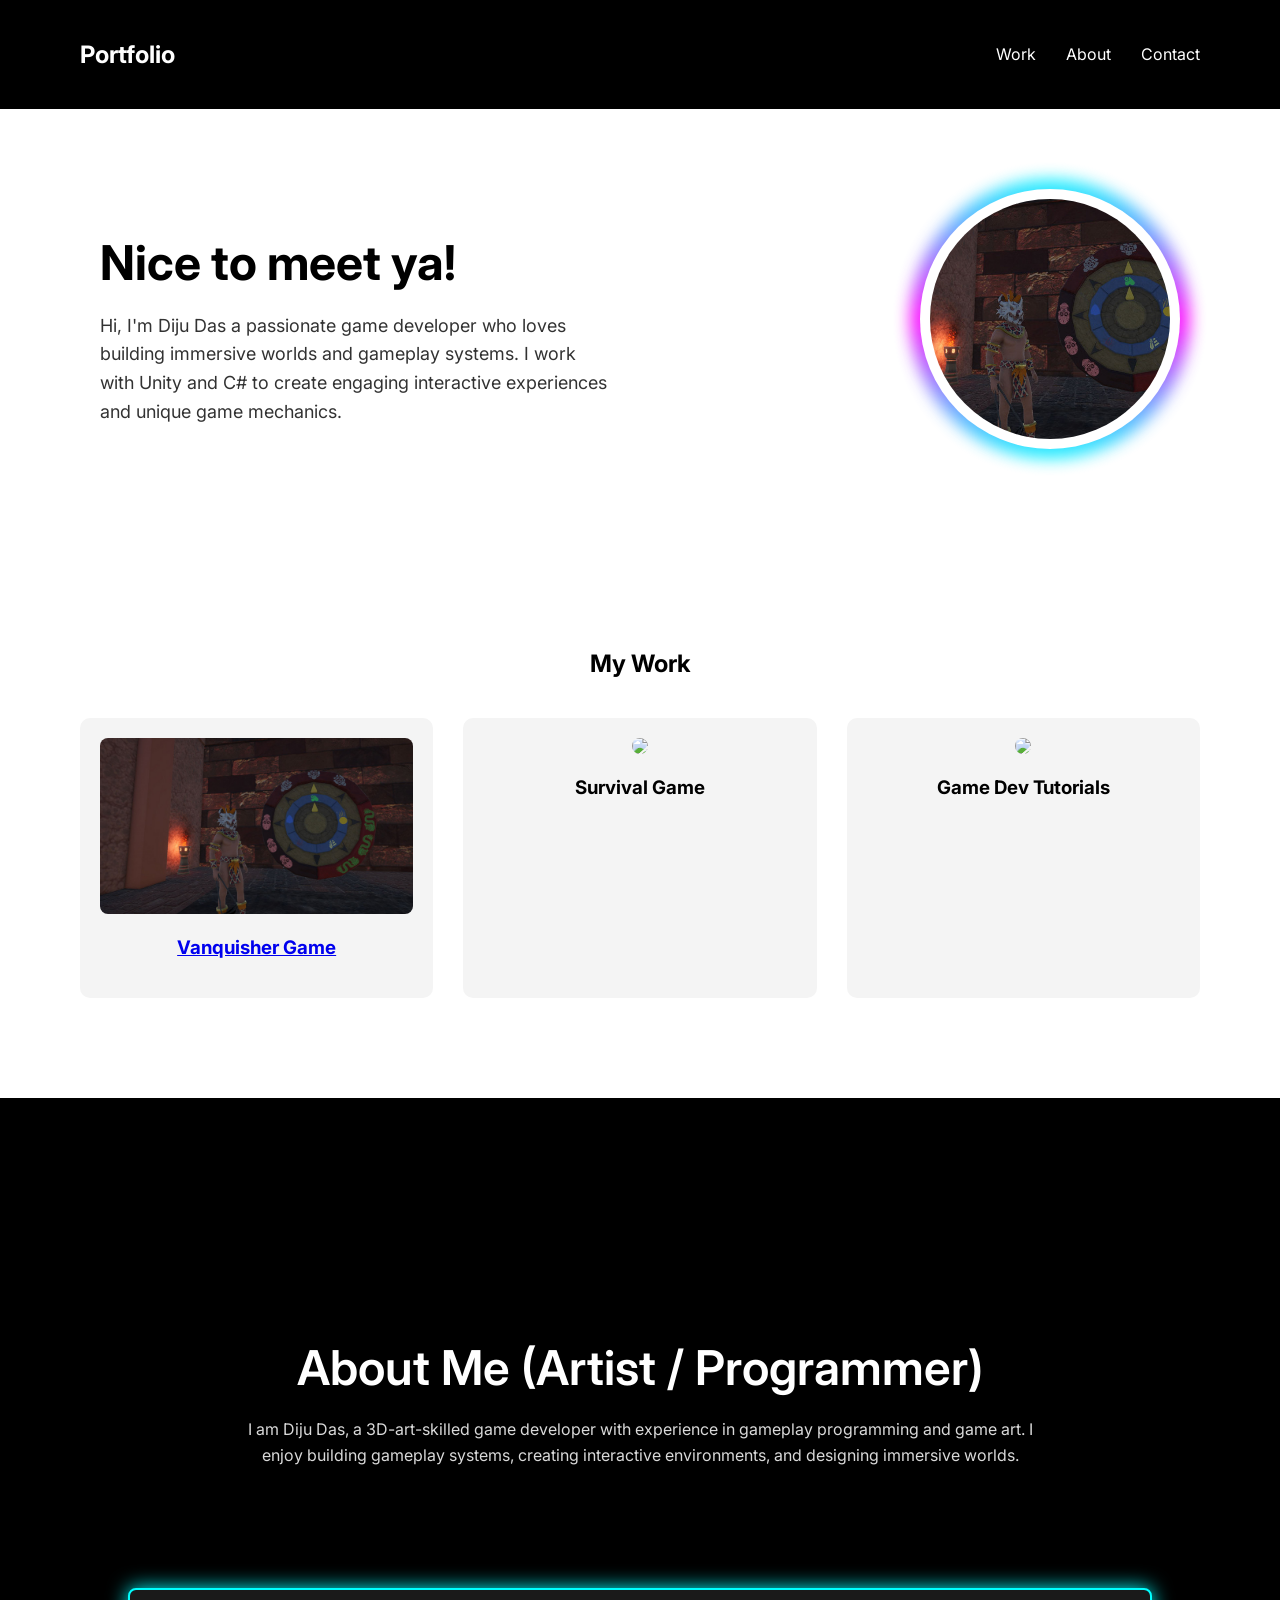
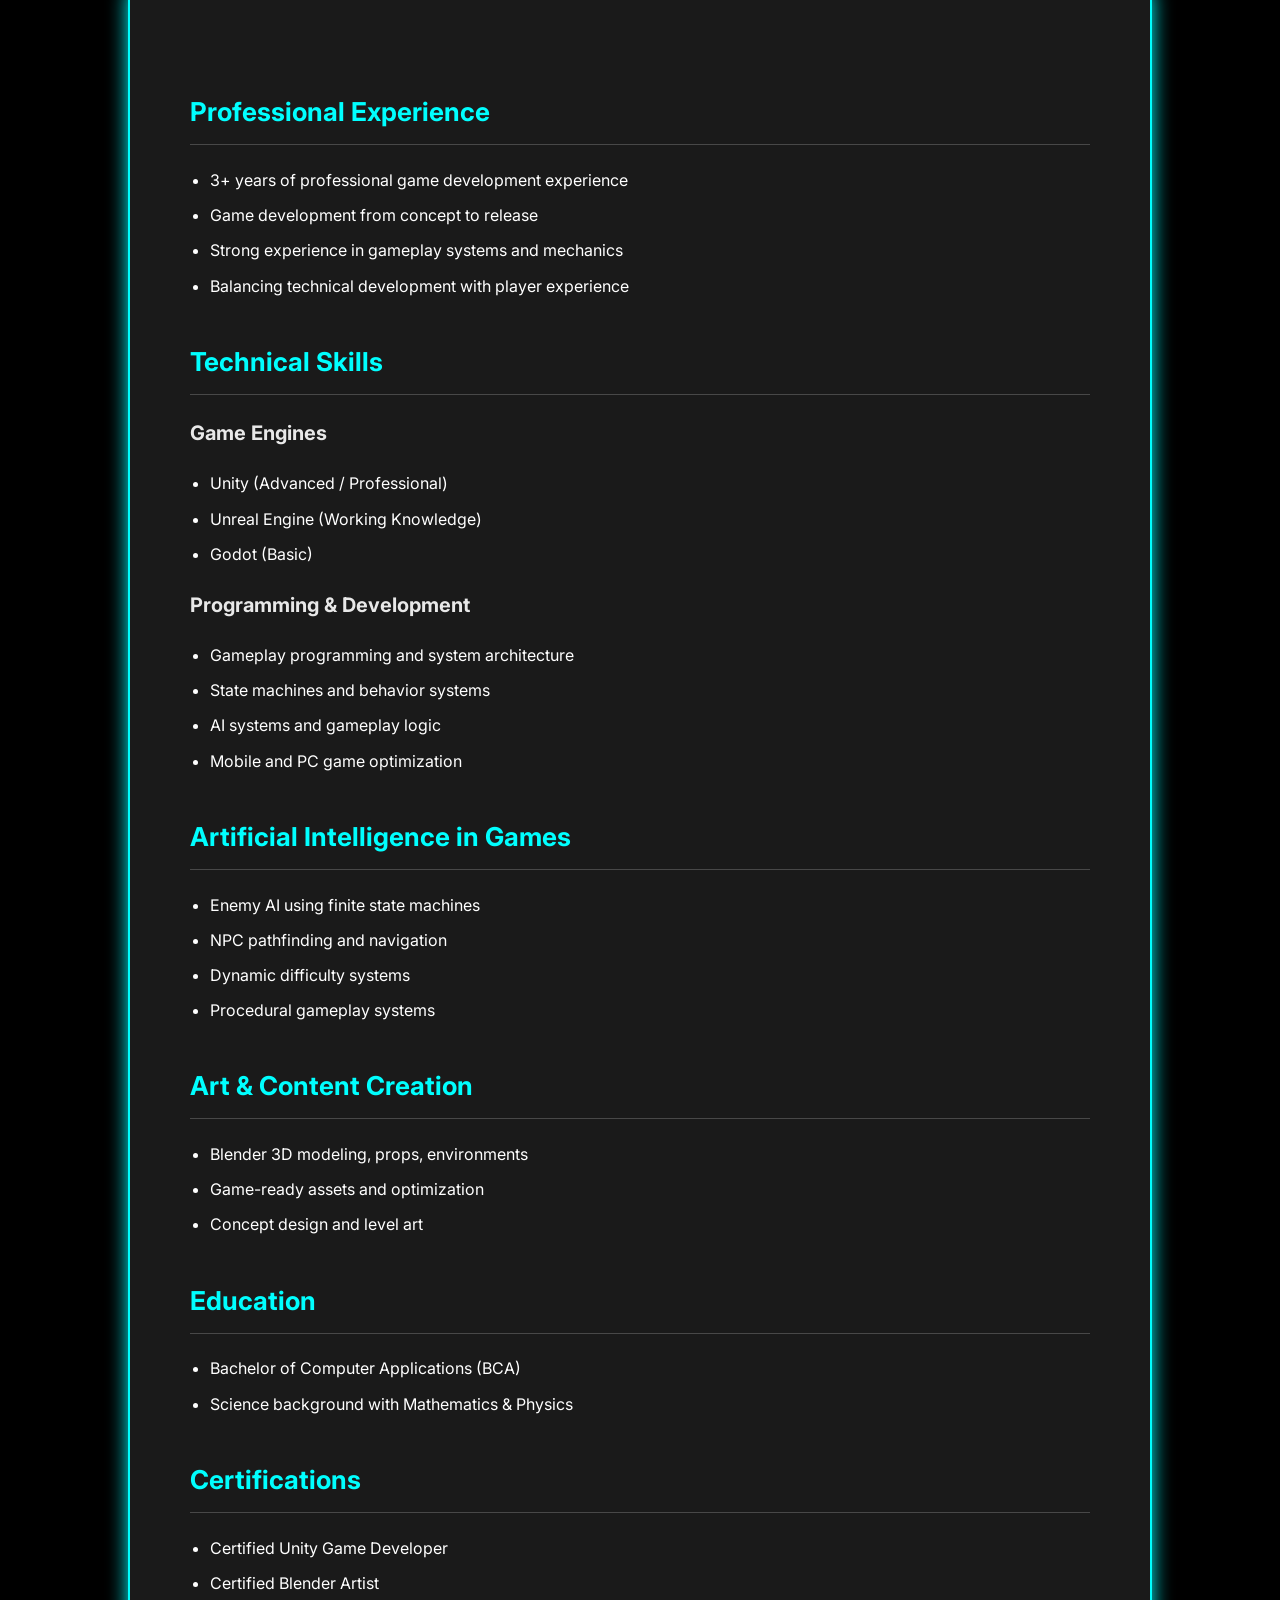
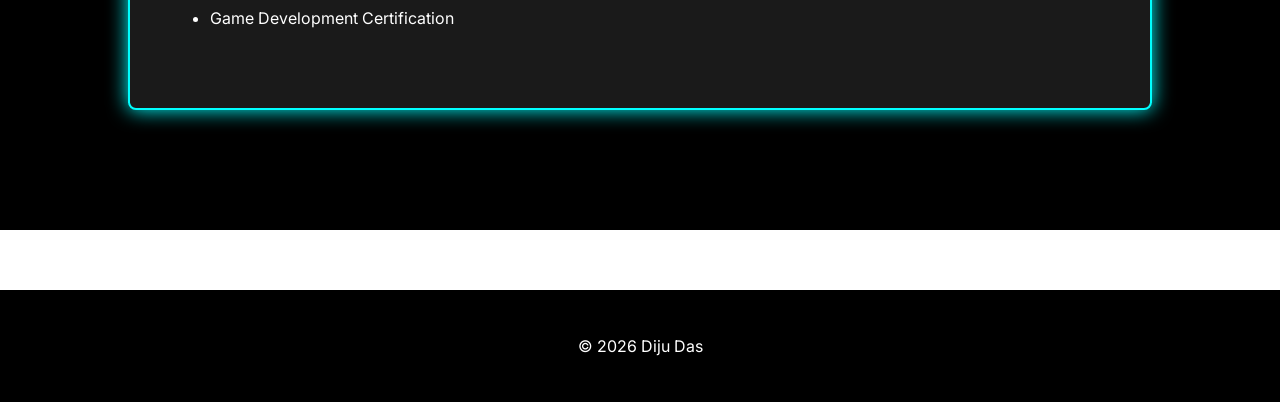
==== commit 1c038cf8: "Update index.html" ====
--- a/index.html
+++ b/index.html
@@ -51,7 +51,7 @@
 
 <section class="work">
 
-<h2>Selected Work</h2>
+<h2>My Work</h2>
 
 <div class="grid">
 
--- a/style.css
+++ b/style.css
@@ -323,3 +323,22 @@
 .about-content li{
 margin-bottom:8px;
 }
+
+.navbar a{
+color:white;
+text-decoration:none;
+}
+
+.navbar a:visited{
+color:white;
+}
+
+.navbar a:hover{
+color:white;
+text-decoration:none;
+}
+
+.navbar a:active{
+color:white;
+text-decoration:none;
+}
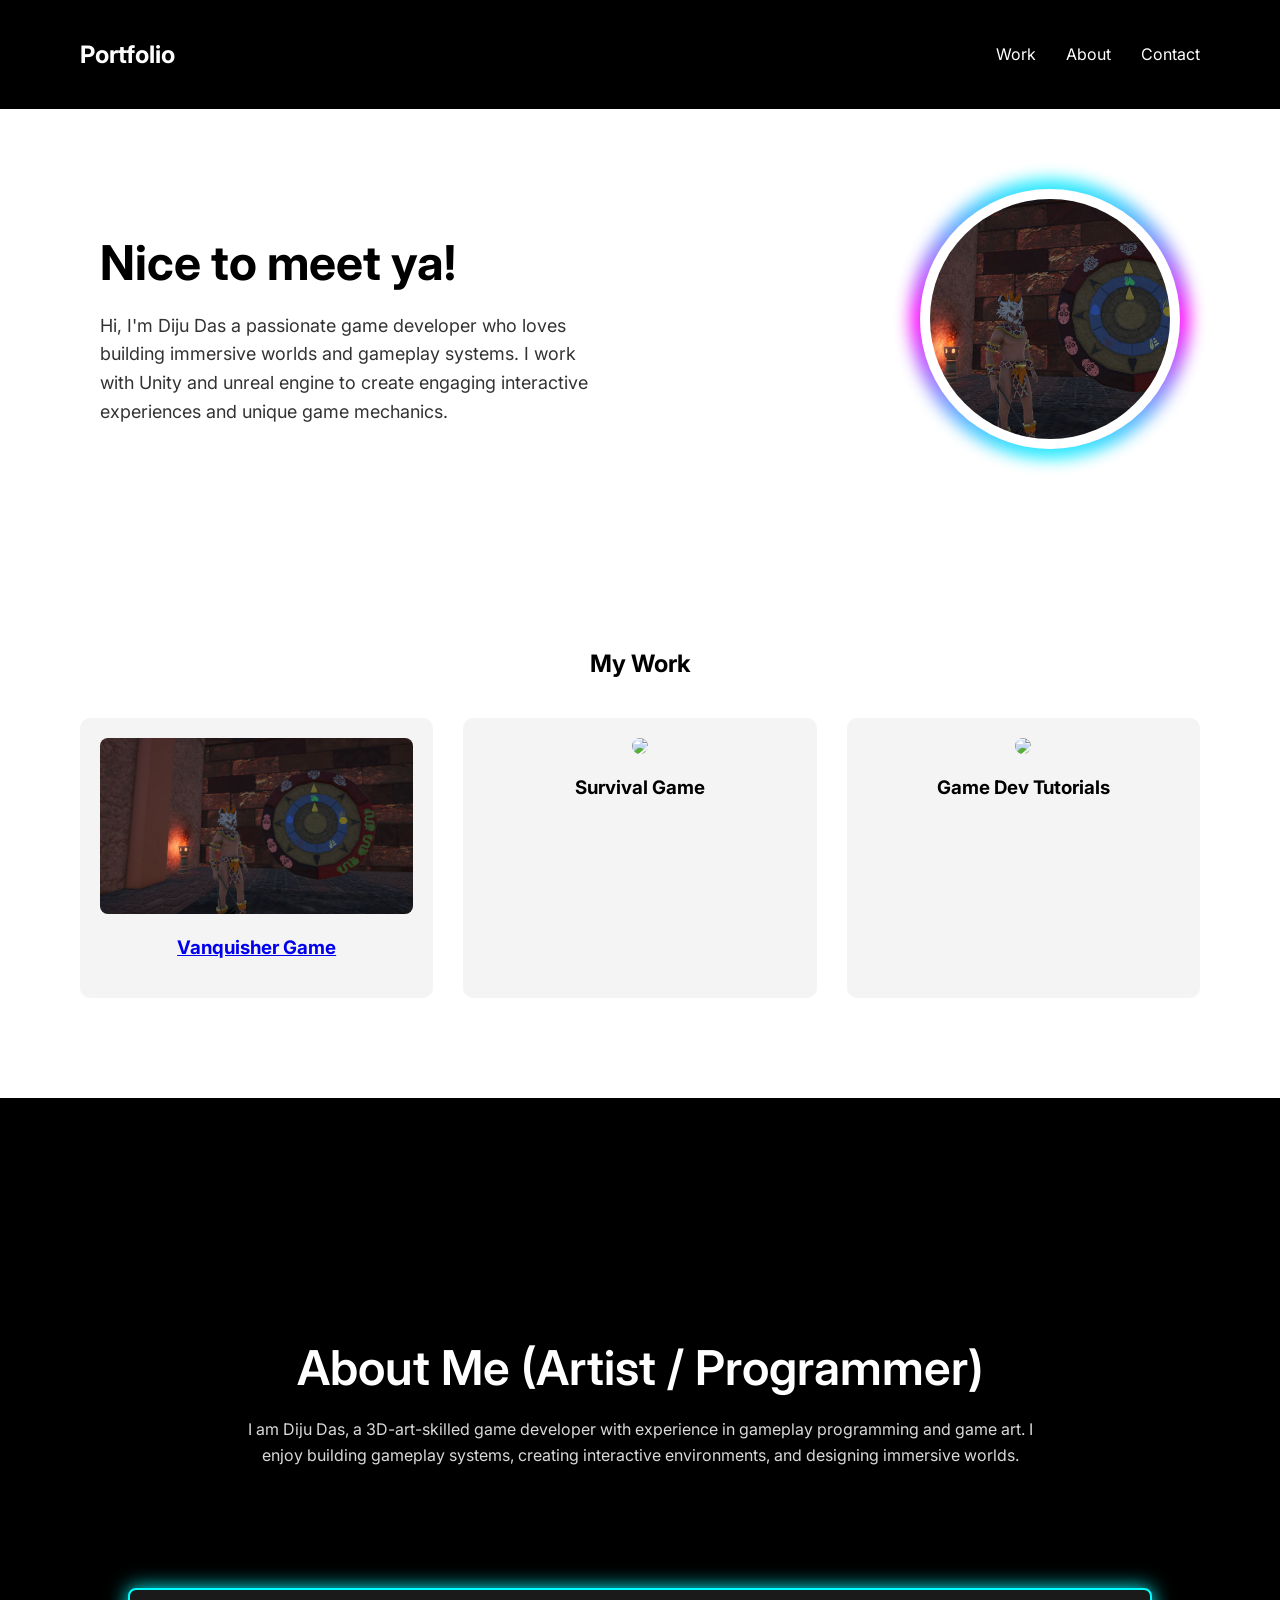
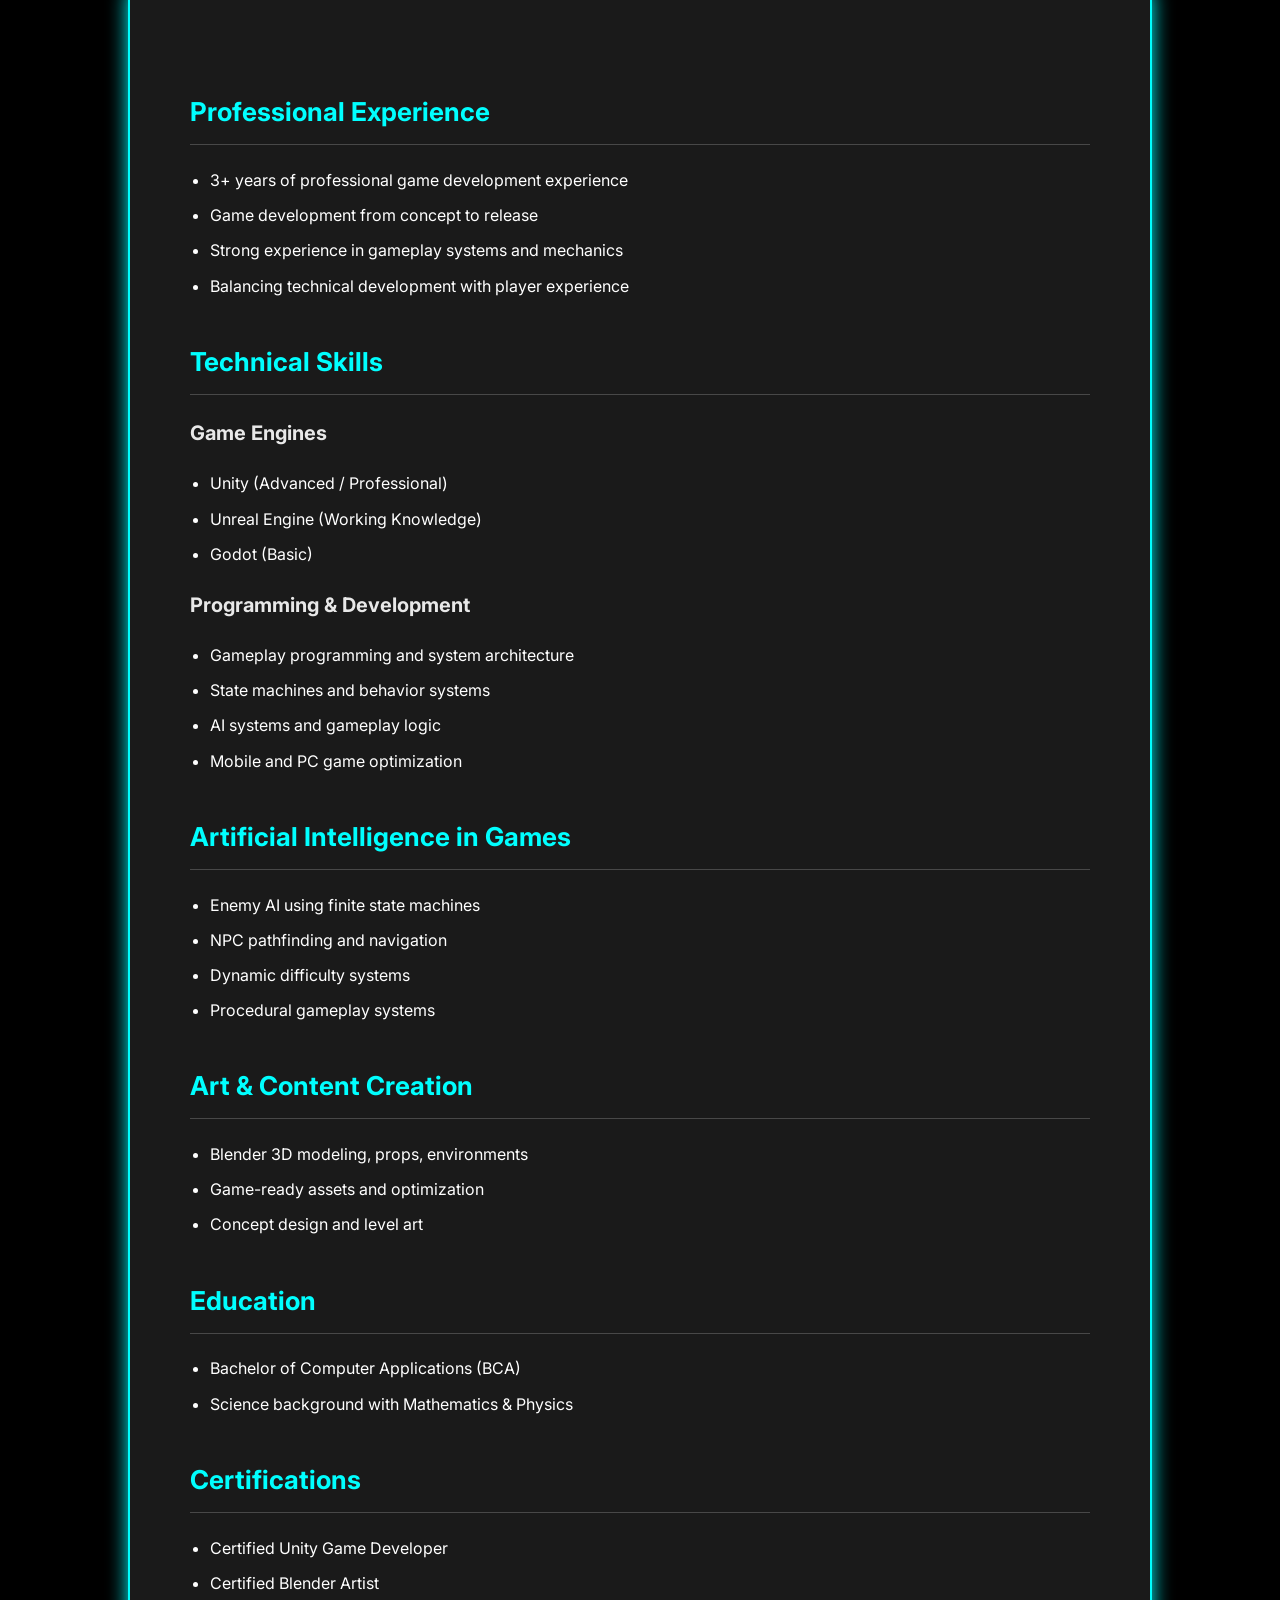
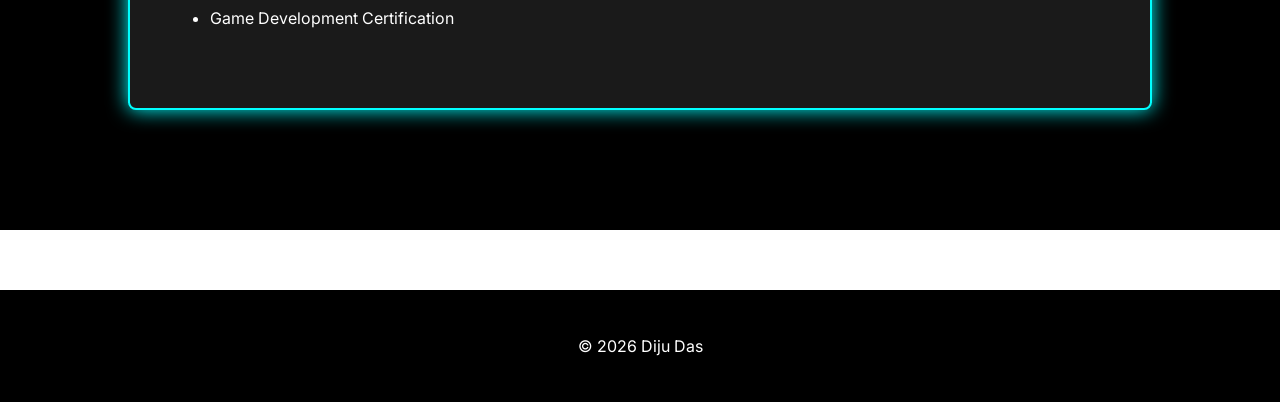
==== commit 42eef361: "Update index.html" ====
--- a/index.html
+++ b/index.html
@@ -34,7 +34,7 @@
 
 <p>
 Hi, I'm Diju Das a passionate game developer who loves building
-immersive worlds and gameplay systems. I work with Unity and C#
+immersive worlds and gameplay systems. I work with Unity and unreal engine
 to create engaging interactive experiences and unique game mechanics.
 </p>
 
--- a/style.css
+++ b/style.css
@@ -324,20 +324,26 @@
 margin-bottom:8px;
 }
 
+/* Navbar links */
+
 .navbar a{
 color:white;
 text-decoration:none;
 }
 
+/* visited link */
 .navbar a:visited{
 color:white;
-}
-
+text-decoration:none;
+}
+
+/* hover */
 .navbar a:hover{
 color:white;
 text-decoration:none;
 }
 
+/* active */
 .navbar a:active{
 color:white;
 text-decoration:none;
